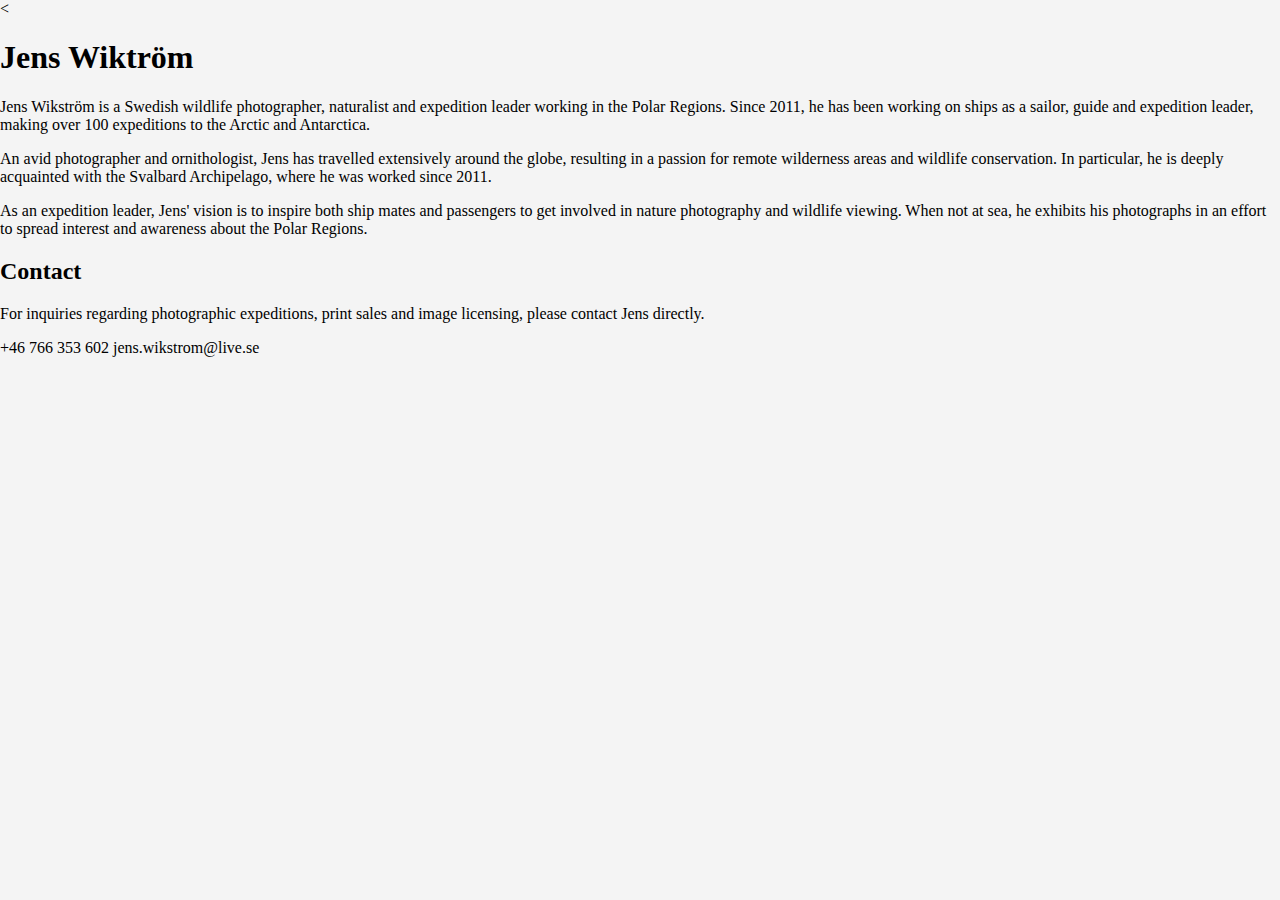
==== about.html @ 85cf0742 "added bio-html and bio-css" ====
<<!DOCTYPE html>
<html lang=en dir="ltr">
  <head>
    <meta charset="utf-8">
    <title>Kontakt</title>
    <link rel="stylesheet" href="index.css">

  </head>
  <body>

<div class= "contant-info">

<h1>
  Jens Wiktröm
</h1>

<p>
Jens Wikström is a Swedish wildlife photographer, naturalist and expedition leader working in the Polar Regions. Since 2011, he has been working
 on ships as a sailor,
guide and expedition leader, making over 100 expeditions to
the Arctic and Antarctica.

</p>

<p>
An avid photographer and ornithologist, Jens has travelled extensively around the globe, resulting in a passion for remote wilderness areas and
wildlife conservation. In particular, he is deeply acquainted with the Svalbard Archipelago, where he was worked since 2011.
</p>

<p>
As an expedition leader, Jens' vision is to inspire both ship mates and passengers to get involved in nature
 photography and wildlife viewing. When not at sea, he exhibits his photographs in an effort to spread interest and awareness about the Polar Regions.
</p>

<h2>Contact</h2>
<p>
  For inquiries regarding photographic expeditions, print sales and image licensing, please contact Jens directly.
</p>

<p>
  +46 766 353 602  jens.wikstrom@live.se

</p>

</div>





  </body>
</html>
---- index.css ----
/*
Färgpalett - Ice and crisp
Ice: #99D3DF;
Fresh Water: #88BBD6;
Plaster: #CDCDCD;
Linen: #E9E9E9;


header:#ded7cd

Referens som Jens vill ha.
-----
https://arcticwildlifetours.com/
-----


FONT:
font-family: 'Roboto Mono', monospace;
font-family: 'Amatic SC', cursive;
font-family: 'Raleway', sans-serif;




*/
body {
  margin: 0;
  padding: 0;
  width: 100%;
  background-color: #F4F4F4;
}

.header {
  top: 0;
  /* position: static; */
  /* width: 100%; */
  /* height: 30px; */
  display: block;
  font-family: 'Roboto Mono', monospace;
  font-size: 20px;
  padding: 16px;
  text-align: center;
  border-bottom: 1px solid black;
  background-color: #ded7cd;
}

/*----NYHEADER----*/
/*----slut på ny header----*/
.menu ul {
  list-style-type: none;
  display: none;
  background: #99D3DF;
  padding:20px;
}
.menu-target {
  display: inline-block;
  position: relative;
}
.menu-target:hover ul {
  display: block;
}

.intro {
  /* width: 100%; */
  font-family: 'Roboto Mono', monospace;
  text-align: center;
  /* background-color: #88BBD6; */
  background-color: #91a2b4; /* lalalal */
  padding: 20px;
}
.intro h1 {
  margin: 0;
  margin-bottom: 10px;
}
/*--
section {
   display: flex;
   justify-content: center;
   flex-wrap: wrap;
.media {
   min-width: 0;
   margin: 5px;
}
img {
   width: 450px;
   max-width: 100%;
   max-height: 450px;
 }
}


---*/
.flex-container {
  display: flex;
  /*justify-content: center;*/
  flex-wrap: wrap;
  width: 100%;
}

.allflex {
  /*min-width: 450px;*/
  /* margin: 5px; */
  width: 100%;
  /* flex: auto; */
}
.flex1 {
  height: 600px;
  position: relative;
}
.flex2,
.flex3 {
  width: 50%;
  height: 300px;
  position: relative;
}

img {
  position: absolute;
  width: 100%;
  height: 100%;
  object-position: center center;
  /*width: 450px;*/
  /*max-width:100%;*/
  /*max-height: 450px;*/
  /* width:100%; */
  object-fit: cover;
}

.footer {
  position: static;
  /* width: 100%; */
  margin: 0;
  padding: 40px 20px;
  /* bottom: 0px; */
  background-color: #CDCDCD;
  font-family: 'Raleway', sans-serif;
}

.backtotop {
  text-align: center;
}

.containerfooter {
  text-align: center;
}

/*-------Sociala medier ----*/
a {
  text-decoration: none;
  color: inherit;
}

.c-icon {
  width: 36px;
  height: 36px;
  fill: currentColor;
  transition: .2s;
}

.c-link--facebook:hover {
  color: #3b5998
}

.c-link--twitter:hover {
  color: #55acee
}

.c-link--google:hover {
  color: #dd4b39
}

.c-link--pinterest:hover {
  color: #bd081c
}

.c-link--instagram:hover {
  color: #833ab4
}

.c-link--snapchat:hover {
  color: #fbe00f
}

.c-link--facebook:hover::after {
  background: #3b5998
}

.c-link--twitter:hover::after {
  background: #55acee
}

.c-link--google:hover::after {
  background: #dd4b39
}

.c-link--pinterest:hover::after {
  background: #bd081c
}

.c-link--instagram:hover::after {
  background: #833ab4
}

.c-link--snapchat:hover::after {
  background: #fbe00f
}

.c-link {
  position: relative;
  color: #bbb;
}

.c-link:not(:last-of-type) {
  margin-right: 15px;
}

.c-tooltip::before,
.c-tooltip::after {
  display: block;
  position: absolute;
  left: 50%;
  transform: translate(-50%, -10px);
  opacity: 0;
  transition: .2s;
}

.c-tooltip::before {
  content: '';
  bottom: calc(100% + 2px);
  border: solid 5px transparent;
  border-top-color: currentColor;
}

.c-tooltip::after {
  content: attr(aria-label);
  bottom: calc(100% + 12px);
  padding: .61em .93em;
  font-size: .875rem;
  color: white;
  border-radius: 3px;
}

.c-tooltip:hover::before,
.c-tooltip:hover::after {
  opacity: 1;
  transform: translate(-50%);
}

.pens-link-container {
  flex-basis: 100%;
  font-size: .9rem;
  text-align: center;
}

.pens-link {
  margin-bottom: 0;
  background: white;
  box-shadow: 0 4px 18px rgba(0, 0, 0, .1);
  border: none;
}

/* ---Sociala medier slut */
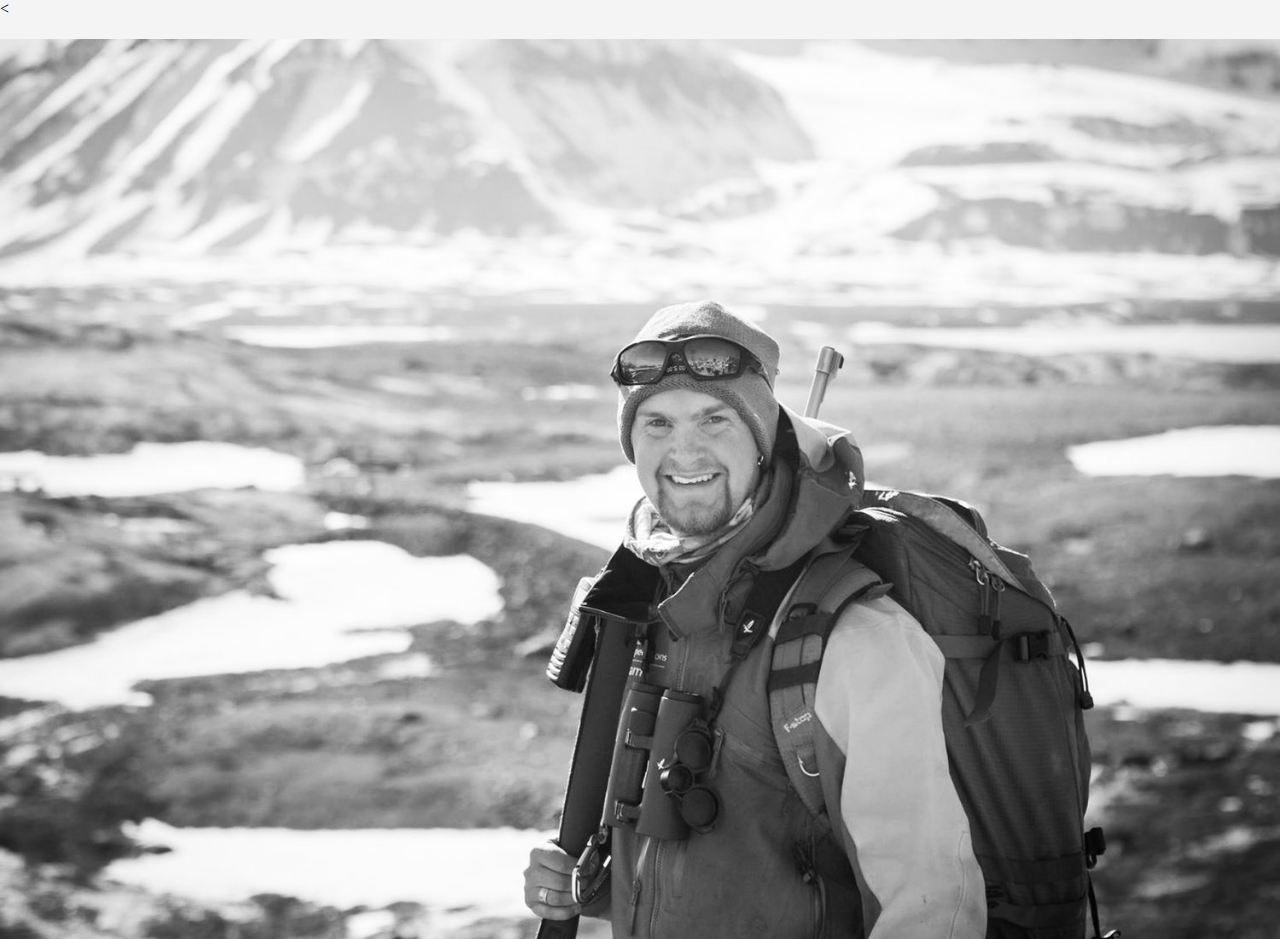
==== commit 7823b5c4: "play around with parallax" ====
--- a/about.html
+++ b/about.html
@@ -1,52 +1,63 @@
 <<!DOCTYPE html>
-<html lang=en dir="ltr">
+  <html lang=en dir="ltr">
+
   <head>
     <meta charset="utf-8">
     <title>Kontakt</title>
     <link rel="stylesheet" href="index.css">
 
   </head>
+
   <body>
 
-<div class= "contant-info">
+    <div class="contant-info">
 
-<h1>
-  Jens Wiktröm
-</h1>
 
-<p>
-Jens Wikström is a Swedish wildlife photographer, naturalist and expedition leader working in the Polar Regions. Since 2011, he has been working
- on ships as a sailor,
-guide and expedition leader, making over 100 expeditions to
-the Arctic and Antarctica.
 
-</p>
+      <img src="jens_bio_website.jpg" alt="troll">
 
-<p>
-An avid photographer and ornithologist, Jens has travelled extensively around the globe, resulting in a passion for remote wilderness areas and
-wildlife conservation. In particular, he is deeply acquainted with the Svalbard Archipelago, where he was worked since 2011.
-</p>
+      <h1>
+        Jens Wiktröm
+      </h1>
 
-<p>
-As an expedition leader, Jens' vision is to inspire both ship mates and passengers to get involved in nature
- photography and wildlife viewing. When not at sea, he exhibits his photographs in an effort to spread interest and awareness about the Polar Regions.
-</p>
+      <p>
+        Jens Wikström is a Swedish wildlife photographer, naturalist and expedition leader working in the Polar Regions.
+        Since 2011, he has been working
+        on ships as a sailor,
+        guide and expedition leader, making over 100 expeditions to
+        the Arctic and Antarctica.
 
-<h2>Contact</h2>
-<p>
-  For inquiries regarding photographic expeditions, print sales and image licensing, please contact Jens directly.
-</p>
+      </p>
 
-<p>
-  +46 766 353 602  jens.wikstrom@live.se
+      <p>
+        An avid photographer and ornithologist, Jens has travelled extensively around the globe,
+         resulting in a passion for remote wilderness areas and
+        wildlife conservation. In particular, he is deeply acquainted with the Svalbard Archipelago,
+        where he was worked since 2011.
+      </p>
 
-</p>
+      <p>
+        As an expedition leader, Jens' vision is to inspire both ship mates and passengers to get involved in nature
+        photography and wildlife viewing. When not at sea, he exhibits his photographs in an effort to spread interest
+        and awareness about the Polar Regions.
+      </p>
 
-</div>
+      <h2>Contact</h2>
+      <p>
+        For inquiries regarding photographic expeditions, print sales and image licensing, please contact Jens directly.
+      </p>
+
+      <p>
+        +46 766 353 602 jens.wikstrom@live.se
+
+      </p>
+
+    </div>
 
 
 
 
 
   </body>
-</html>
+
+  </html>
--- a/index.css
+++ b/index.css
@@ -87,9 +87,146 @@
    max-height: 450px;
  }
 }
-
-
----*/
+/*double parallax */
+
+@import 'lesshat';
+#contaianer{
+    position: absolute;
+    width: 100vw;
+    height: 100vh;
+    top: 0;
+    left: 0;
+    background-color: #000;
+    overflow: hidden;
+    font-family: 'Lato', sans-serif;
+}
+#wrapper{
+    overflow: hidden;
+    position:absolute;
+    width: 1500px;
+    height: 800px;
+    z-index:10;
+    top: 50%;
+    left: 50%;
+    .transform(translate(-50%, -50%));
+    div{
+        position:absolute;
+        background-position: center center;
+        background-size: cover;
+    }
+}
+
+.p1{
+    width: 1776px;
+    height: 1183px;
+    z-index:6;
+    background-image: url('bearbackgrou.jpg');
+    left: -89px;
+    top: -191px;
+
+}
+.p2{
+    width: 927px;
+    height: 854px;
+    z-index:8;
+    background-image: url('bearfroground.jpg');
+    left:-83px;
+    top: 169px;
+
+}
+/*.p3{
+    width: 1082px;
+    height: 729px;
+    z-index:10;
+    background-image: url('//caraujo_pens.surge.sh/images/QAyjA6B.png');
+    left: 718px;
+    top: 136px;
+    */
+
+}
+.letra{
+    font-weight: 900;
+    color: #24395A;
+    font-size: 280/16em;
+    top: 30%;
+    margin-top: -115px;
+    width: 100%;
+    text-align: center;
+    z-index: 7;
+    text-transform: uppercase;
+}
+
+
+
+
+end double parallax*/
+
+/*-- Parallax ---*/
+
+/*
+.wrapper {
+  /* The height needs to be set to a fixed value for the effect to work.
+   * 100vh is the full height of the viewport. */
+  height: 100vh;
+  /* The scaling of the images would add a horizontal scrollbar, so disable x overflow. */
+  overflow-x: hidden;
+  /* Enable scrolling on the page. */
+  overflow-y: auto;
+  /* Set the perspective to 2px. This is essentailly the simulated distance from the viewport to transformed objects.*/
+  perspective: 2px;
+}
+
+.section {
+  /* Needed for children to be absolutely positioned relative to the parent. */
+  position: relative;
+  /* The height of the container. Must be set, but it doesn't really matter what the value is. */
+  height: 100vh;
+
+  /* For text formatting. */
+  display: flex;
+  align-items: center;
+  justify-content: center;
+  color: white;
+  text-shadow: 0 0 5px #000;
+}
+
+.parallax::after {
+  /* Display and position the pseudo-element */
+  content: " ";
+  position: absolute;
+  top: 0;
+  right: 0;
+  bottom: 0;
+  left: 0;
+
+  /* Move the pseudo-element back away from the camera,
+   * then scale it back up to fill the viewport.
+   * Because the pseudo-element is further away, it appears to move more slowly, like in real life. */
+  transform: translateZ(-1px) scale(1.5);
+  /* Force the background image to fill the whole element. */
+  background-size: 100%;
+  /* Keep the image from overlapping sibling elements. */
+  z-index: -1;
+}
+
+/* The styling for the static div. */
+.static {
+  background: red;
+}
+
+/* Sets the actual background images to adorable kitties. This part is crucial. */
+.bg1::after {
+  background-image: url('DSC_1658.jpg');
+}
+
+.bg2::after {
+  background-image: url('DSC_9977.jpg');
+}
+
+
+
+
+/* end parallax */
 .flex-container {
   display: flex;
   /*justify-content: center;*/
